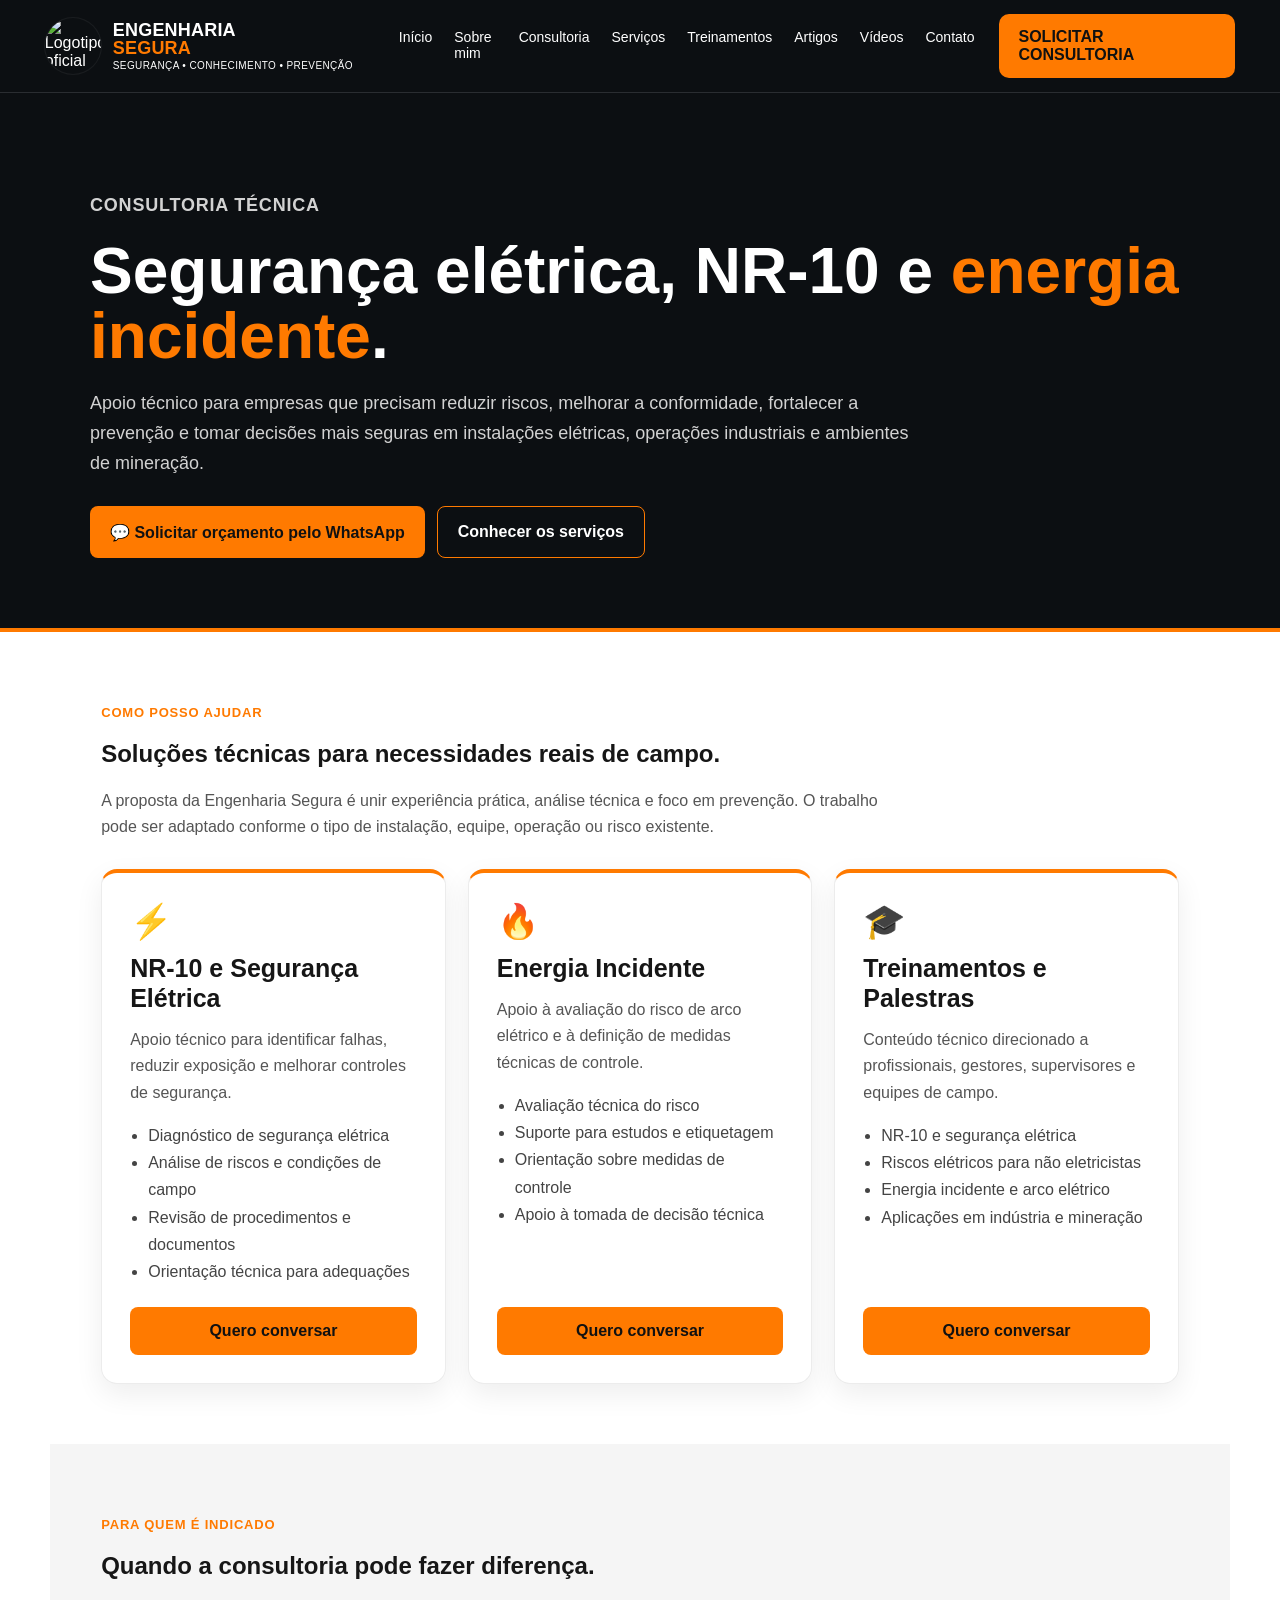
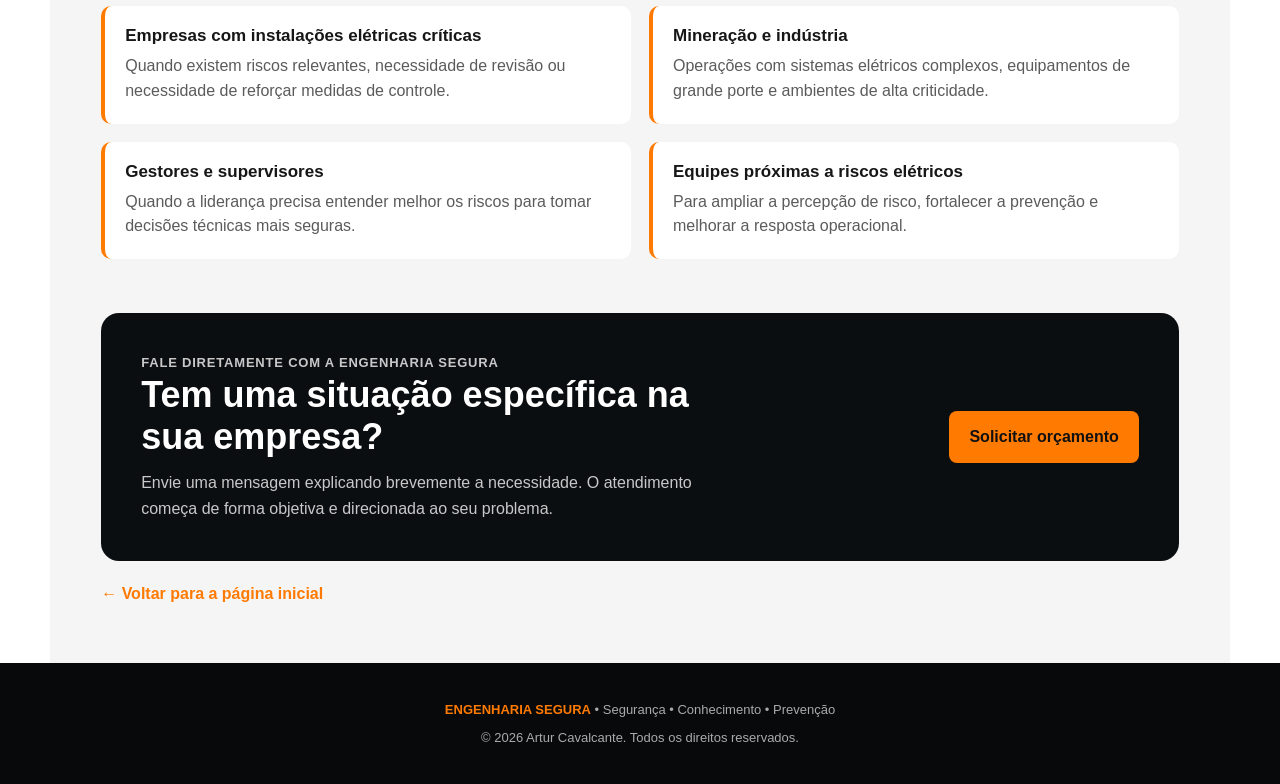
==== consultoria.html @ aba6ee24 "Add files via upload" ====
<!doctype html>
<html lang="pt-BR">
<head>
  <meta charset="utf-8">
  <meta name="viewport" content="width=device-width, initial-scale=1">
  <meta name="description" content="Consultoria em segurança elétrica, NR-10, energia incidente, mineração e sistemas elétricos industriais com a Engenharia Segura.">
  <title>Consultoria | Engenharia Segura</title>
  <link rel="stylesheet" href="style.css">
  <style>
    .consultoria-hero{
      background:#0c0f12;
      color:#fff;
      padding:80px 4% 70px;
      border-bottom:4px solid #ff7a00;
    }
    .consultoria-hero-inner{
      max-width:1100px;
      margin:0 auto;
    }
    .consultoria-hero h1{
      font-size:clamp(40px,5vw,68px);
      line-height:1.02;
      margin:10px 0 20px;
    }
    .consultoria-hero h1 span{color:#ff7a00}
    .consultoria-hero p{
      max-width:820px;
      color:#d2d2d2;
      font-size:18px;
      line-height:1.65;
    }
    .consultoria-actions{
      display:flex;
      flex-wrap:wrap;
      gap:12px;
      margin-top:28px;
    }
    .consultoria-wrap{
      max-width:1180px;
      margin:0 auto;
      padding:60px 4%;
    }
    .consultoria-grid{
      display:grid;
      grid-template-columns:repeat(3,1fr);
      gap:22px;
      margin-top:28px;
    }
    .consultoria-card{
      background:#fff;
      border:1px solid #ececec;
      border-top:4px solid #ff7a00;
      border-radius:16px;
      padding:28px;
      box-shadow:0 10px 28px rgba(0,0,0,.07);
      display:flex;
      flex-direction:column;
      min-height:100%;
    }
    .consultoria-card .icon{
      font-size:34px;
      margin-bottom:12px;
    }
    .consultoria-card h2{
      font-size:25px;
      margin:0 0 14px;
      line-height:1.2;
    }
    .consultoria-card p{
      color:#555;
      line-height:1.65;
      margin:0 0 16px;
    }
    .consultoria-card ul{
      padding-left:18px;
      color:#444;
      line-height:1.7;
      margin:0 0 22px;
    }
    .consultoria-card .service-btn{
      margin-top:auto;
    }
    .indicado{
      background:#f5f5f5;
    }
    .indicado-grid{
      display:grid;
      grid-template-columns:repeat(2,1fr);
      gap:18px;
      margin-top:26px;
    }
    .indicado-item{
      background:#fff;
      border-left:4px solid #ff7a00;
      border-radius:10px;
      padding:20px;
    }
    .indicado-item strong{
      display:block;
      margin-bottom:8px;
      font-size:17px;
    }
    .indicado-item span{
      color:#5b5b5b;
      line-height:1.55;
    }
    .final-cta{
      background:#0b0e11;
      color:#fff;
      border-radius:18px;
      padding:40px;
      margin-top:54px;
      display:grid;
      grid-template-columns:1.2fr .8fr;
      gap:28px;
      align-items:center;
    }
    .final-cta h2{
      font-size:36px;
      margin:0 0 12px;
    }
    .final-cta p{
      color:#c8c8c8;
      line-height:1.6;
      margin:0;
    }
    .final-cta .cta-box{
      display:flex;
      justify-content:flex-end;
    }
    .back-home{
      display:inline-block;
      margin-top:24px;
      color:#ff7a00;
      font-weight:800;
    }
    @media(max-width:900px){
      .consultoria-grid,.indicado-grid,.final-cta{
        grid-template-columns:1fr;
      }
      .final-cta .cta-box{justify-content:flex-start}
    }
  </style>
</head>
<body>

  <header class="topbar">
    <a class="brand" href="index.html#inicio" aria-label="Engenharia Segura">
      <img class="brand-emblem" src="assets/logo-oficial-emblema.png" alt="Logotipo oficial Engenharia Segura">
      <span class="brand-text">
        <strong>ENGENHARIA</strong><b> SEGURA</b>
        <small>SEGURANÇA • CONHECIMENTO • PREVENÇÃO</small>
      </span>
    </a>

    <button class="menu-btn" aria-label="Abrir menu" aria-expanded="false">☰</button>

    <nav class="nav">
      <a href="index.html#inicio">Início</a>
      <a href="index.html#sobre">Sobre mim</a>
      <a href="consultoria.html">Consultoria</a>
      <a href="index.html#servicos">Serviços</a>
      <a href="index.html#treinamentos">Treinamentos</a>
      <a href="index.html#artigos">Artigos</a>
      <a href="index.html#videos">Vídeos</a>
      <a href="index.html#contato">Contato</a>
    </nav>

    <a class="cta-top"
       href="https://wa.me/5594988090727?text=Ol%C3%A1%2C%20Artur.%20Gostaria%20de%20solicitar%20uma%20consultoria%20pela%20Engenharia%20Segura."
       target="_blank" rel="noopener">Solicitar consultoria</a>
  </header>

  <main>
    <section class="consultoria-hero">
      <div class="consultoria-hero-inner">
        <p class="section-kicker">CONSULTORIA TÉCNICA</p>
        <h1>Segurança elétrica, NR-10 e <span>energia incidente</span>.</h1>
        <p>
          Apoio técnico para empresas que precisam reduzir riscos, melhorar a conformidade,
          fortalecer a prevenção e tomar decisões mais seguras em instalações elétricas,
          operações industriais e ambientes de mineração.
        </p>

        <div class="consultoria-actions">
          <a class="btn btn-orange"
             href="https://wa.me/5594988090727?text=Ol%C3%A1%2C%20Artur.%20Gostaria%20de%20solicitar%20uma%20consultoria%20pela%20Engenharia%20Segura."
             target="_blank" rel="noopener">💬 Solicitar orçamento pelo WhatsApp</a>
          <a class="btn btn-outline" href="index.html#servicos">Conhecer os serviços</a>
        </div>
      </div>
    </section>

    <section class="consultoria-wrap">
      <p class="section-kicker">COMO POSSO AJUDAR</p>
      <h2>Soluções técnicas para necessidades reais de campo.</h2>
      <p style="max-width:800px;color:#555;line-height:1.65">
        A proposta da Engenharia Segura é unir experiência prática, análise técnica e foco em prevenção.
        O trabalho pode ser adaptado conforme o tipo de instalação, equipe, operação ou risco existente.
      </p>

      <div class="consultoria-grid">
        <article class="consultoria-card">
          <div class="icon">⚡</div>
          <h2>NR-10 e Segurança Elétrica</h2>
          <p>Apoio técnico para identificar falhas, reduzir exposição e melhorar controles de segurança.</p>
          <ul>
            <li>Diagnóstico de segurança elétrica</li>
            <li>Análise de riscos e condições de campo</li>
            <li>Revisão de procedimentos e documentos</li>
            <li>Orientação técnica para adequações</li>
          </ul>
          <a class="service-btn"
             href="https://wa.me/5594988090727?text=Ol%C3%A1%2C%20Artur.%20Gostaria%20de%20conversar%20sobre%20consultoria%20em%20NR-10%20e%20seguran%C3%A7a%20el%C3%A9trica."
             target="_blank" rel="noopener">Quero conversar</a>
        </article>

        <article class="consultoria-card">
          <div class="icon">🔥</div>
          <h2>Energia Incidente</h2>
          <p>Apoio à avaliação do risco de arco elétrico e à definição de medidas técnicas de controle.</p>
          <ul>
            <li>Avaliação técnica do risco</li>
            <li>Suporte para estudos e etiquetagem</li>
            <li>Orientação sobre medidas de controle</li>
            <li>Apoio à tomada de decisão técnica</li>
          </ul>
          <a class="service-btn"
             href="https://wa.me/5594988090727?text=Ol%C3%A1%2C%20Artur.%20Gostaria%20de%20conversar%20sobre%20estudo%20de%20energia%20incidente."
             target="_blank" rel="noopener">Quero conversar</a>
        </article>

        <article class="consultoria-card">
          <div class="icon">🎓</div>
          <h2>Treinamentos e Palestras</h2>
          <p>Conteúdo técnico direcionado a profissionais, gestores, supervisores e equipes de campo.</p>
          <ul>
            <li>NR-10 e segurança elétrica</li>
            <li>Riscos elétricos para não eletricistas</li>
            <li>Energia incidente e arco elétrico</li>
            <li>Aplicações em indústria e mineração</li>
          </ul>
          <a class="service-btn"
             href="https://wa.me/5594988090727?text=Ol%C3%A1%2C%20Artur.%20Gostaria%20de%20conversar%20sobre%20treinamento%20ou%20palestra%20t%C3%A9cnica."
             target="_blank" rel="noopener">Quero conversar</a>
        </article>
      </div>
    </section>

    <section class="consultoria-wrap indicado">
      <p class="section-kicker">PARA QUEM É INDICADO</p>
      <h2>Quando a consultoria pode fazer diferença.</h2>

      <div class="indicado-grid">
        <div class="indicado-item">
          <strong>Empresas com instalações elétricas críticas</strong>
          <span>Quando existem riscos relevantes, necessidade de revisão ou necessidade de reforçar medidas de controle.</span>
        </div>
        <div class="indicado-item">
          <strong>Mineração e indústria</strong>
          <span>Operações com sistemas elétricos complexos, equipamentos de grande porte e ambientes de alta criticidade.</span>
        </div>
        <div class="indicado-item">
          <strong>Gestores e supervisores</strong>
          <span>Quando a liderança precisa entender melhor os riscos para tomar decisões técnicas mais seguras.</span>
        </div>
        <div class="indicado-item">
          <strong>Equipes próximas a riscos elétricos</strong>
          <span>Para ampliar a percepção de risco, fortalecer a prevenção e melhorar a resposta operacional.</span>
        </div>
      </div>

      <div class="final-cta">
        <div>
          <p class="section-kicker">FALE DIRETAMENTE COM A ENGENHARIA SEGURA</p>
          <h2>Tem uma situação específica na sua empresa?</h2>
          <p>
            Envie uma mensagem explicando brevemente a necessidade.
            O atendimento começa de forma objetiva e direcionada ao seu problema.
          </p>
        </div>
        <div class="cta-box">
          <a class="btn btn-orange"
             href="https://wa.me/5594988090727?text=Ol%C3%A1%2C%20Artur.%20Conheci%20a%20Engenharia%20Segura%20pelo%20site%20e%20gostaria%20de%20solicitar%20um%20or%C3%A7amento."
             target="_blank" rel="noopener">Solicitar orçamento</a>
        </div>
      </div>

      <a class="back-home" href="index.html">← Voltar para a página inicial</a>
    </section>
  </main>

  <footer>
    <p><strong>ENGENHARIA SEGURA</strong> • Segurança • Conhecimento • Prevenção</p>
    <p>© <span id="year"></span> Artur Cavalcante. Todos os direitos reservados.</p>
  </footer>

  <script>
    document.getElementById('year').textContent = new Date().getFullYear();
    const btn = document.querySelector('.menu-btn');
    const nav = document.querySelector('.nav');
    if (btn && nav) {
      btn.addEventListener('click', () => {
        const open = nav.classList.toggle('open');
        btn.setAttribute('aria-expanded', open);
      });
      document.querySelectorAll('.nav a').forEach(a =>
        a.addEventListener('click', () => nav.classList.remove('open'))
      );
    }
  </script>
</body>
</html>
---- style.css ----
*{box-sizing:border-box}html{scroll-behavior:smooth}body{margin:0;font-family:Arial,Helvetica,sans-serif;background:#fff;color:#161616}a{text-decoration:none;color:inherit}.topbar{position:sticky;top:0;z-index:20;display:flex;align-items:center;gap:24px;padding:14px 3.5%;background:#0c0f12;color:#fff;border-bottom:1px solid #2a2d31}.brand{display:flex;align-items:center;gap:10px;min-width:280px}.brand-mark{display:grid;place-items:center;width:56px;height:56px;border:2px solid #ff7a00;border-radius:50%;font-size:24px}.brand strong,.brand b{font-size:21px}.brand b{color:#ff7a00}.brand small{display:block;font-size:8px;letter-spacing:.8px;margin-top:2px}.nav{display:flex;gap:22px;margin-left:auto}.nav a{font-size:14px;padding:9px 0;border-bottom:2px solid transparent}.nav a:hover{color:#ff7a00;border-color:#ff7a00}.cta-top{background:#ff7a00;color:#111;padding:14px 20px;border-radius:10px;font-weight:700;text-transform:uppercase}.menu-btn{display:none;margin-left:auto;background:none;border:0;color:#fff;font-size:28px}.hero{position:relative;min-height:650px;background:url('engenharia-segura-v2-2.png') center/cover no-repeat;display:flex;align-items:center;overflow:hidden}.hero-overlay{position:absolute;inset:0;background:linear-gradient(90deg,rgba(0,0,0,.93) 0%,rgba(0,0,0,.72) 42%,rgba(0,0,0,.12) 72%,rgba(0,0,0,.2) 100%)}.hero-copy{position:relative;z-index:2;width:min(760px,92%);margin-left:3.5%;padding:80px 0}.eyebrow,.section-kicker{font-size:13px;font-weight:800;letter-spacing:.8px;color:#ff7a00}.hero h1{font-size:clamp(54px,6vw,90px);line-height:.9;margin:12px 0 22px;color:#fff;letter-spacing:-3px}.hero h1 span{color:#ff7a00}.lead{color:#f3f3f3;font-size:18px;line-height:1.5;max-width:700px}.hero-actions{display:flex;flex-wrap:wrap;gap:12px;margin:24px 0}.btn{display:inline-flex;align-items:center;justify-content:center;min-height:52px;padding:0 20px;border-radius:8px;font-weight:800}.btn-red{background:#e50914;color:#fff}.btn-green{background:#06b957;color:#fff}.btn-orange,.link-btn{background:#ff7a00;color:#111}.btn-outline{border:1px solid #ff7a00;color:#fff}.pillars{display:flex;flex-wrap:wrap;gap:28px;margin-top:26px;color:#fff;font-weight:700;font-size:13px}.section{padding:60px 4%}.grid-3{display:grid;grid-template-columns:1.05fr 1.1fr .85fr;gap:24px}.card{background:#fff;border:1px solid #ececec;border-radius:16px;padding:28px;box-shadow:0 8px 24px rgba(0,0,0,.06)}.card h2,.section h2,.dark-section h2,.contact h2{font-size:32px;line-height:1.08;margin:8px 0 16px}.card h2 span{color:#ff7a00}.card p{line-height:1.55;color:#4b4b4b}.link-btn{display:inline-block;margin-top:16px;padding:12px 16px;border-radius:8px;font-weight:800}.cred-grid{display:grid;grid-template-columns:1fr 1fr;gap:12px;margin-top:18px}.cred-grid div{background:#f4f4f4;border-radius:10px;padding:16px}.cred-grid strong,.cred-grid span{display:block}.cred-grid span{font-size:13px;color:#666;margin-top:6px}.campaign-box{background:#111;color:#fff;padding:24px;border-radius:12px}.campaign-box h2{font-size:48px;color:#ff7a00;margin:2px 0 10px}.campaign-box .tag{display:inline-block;background:#ff7a00;color:#111;padding:5px 8px;border-radius:5px;font-weight:900}.dark-section{background:#0c0f12;color:#fff;padding:50px 4%;display:flex;gap:40px;align-items:center;justify-content:space-between}.dark-section>div:first-child{max-width:600px}.dark-section p{color:#c8c8c8}.stats{display:flex;flex-wrap:wrap;gap:30px}.stats span{min-width:140px}.stats strong,.stats small{display:block}.stats strong{color:#ff7a00}.stats small{color:#bdbdbd;margin-top:4px}.content-grid{display:grid;grid-template-columns:repeat(3,1fr);gap:18px}.content-grid article{background:#f6f6f6;border-left:4px solid #ff7a00;padding:22px;border-radius:10px}.alt{background:#f5f5f5}.contact{background:#111;color:#fff;padding:55px 4%;display:flex;align-items:center;justify-content:space-between;gap:30px}.contact p{color:#c9c9c9}.contact-actions{display:flex;gap:12px;flex-wrap:wrap}footer{background:#07090b;color:#aaa;text-align:center;padding:26px 4%;font-size:13px}footer strong{color:#ff7a00}
@media(max-width:1100px){.nav{display:none;position:absolute;top:84px;left:0;right:0;background:#0c0f12;padding:20px 4%;flex-direction:column}.nav.open{display:flex}.menu-btn{display:block}.cta-top{display:none}.grid-3{grid-template-columns:1fr}.content-grid{grid-template-columns:1fr}.dark-section,.contact{flex-direction:column;align-items:flex-start}.brand{min-width:auto}}
@media(max-width:700px){.topbar{padding:10px 4%}.brand-mark{width:44px;height:44px}.brand strong,.brand b{font-size:17px}.hero{min-height:700px;background-position:64% center}.hero-overlay{background:linear-gradient(90deg,rgba(0,0,0,.94),rgba(0,0,0,.74))}.hero-copy{padding:60px 0}.hero h1{font-size:56px}.lead{font-size:16px}.hero-actions{flex-direction:column;align-items:stretch}.pillars{gap:14px}.cred-grid{grid-template-columns:1fr}.section{padding:42px 5%}.card h2,.section h2,.dark-section h2,.contact h2{font-size:28px}}


/* Versão 2.2.7 — movimento leve, sem alterar o layout principal */
.reveal{
  opacity:0;
  transform:translateY(24px);
  transition:opacity .7s ease, transform .7s ease;
}
.reveal.is-visible{
  opacity:1;
  transform:translateY(0);
}
@media (prefers-reduced-motion: reduce){
  .reveal{opacity:1;transform:none;transition:none}
}

.btn,.cta-top,.link-btn,.card,.content-grid article{
  transition:transform .22s ease, box-shadow .22s ease, filter .22s ease;
}
.btn:hover,.cta-top:hover,.link-btn:hover{
  transform:translateY(-2px);
  filter:brightness(1.05);
}
.card:hover,.content-grid article:hover{
  transform:translateY(-4px);
  box-shadow:0 14px 28px rgba(0,0,0,.10);
}

.latest-videos{
  background:#fff;
}
.latest-intro{
  color:#555;
  max-width:720px;
  margin-bottom:28px;
  line-height:1.6;
}
.video-grid{
  display:grid;
  grid-template-columns:repeat(3,1fr);
  gap:20px;
}
.video-card{
  display:block;
  background:#f7f7f7;
  border-radius:14px;
  overflow:hidden;
  border:1px solid #ececec;
  transition:transform .25s ease, box-shadow .25s ease;
}
.video-card:hover{
  transform:translateY(-5px);
  box-shadow:0 14px 30px rgba(0,0,0,.10);
}
.video-thumb{
  position:relative;
  aspect-ratio:16/9;
  overflow:hidden;
  background:#111;
}
.video-thumb img{
  width:100%;
  height:100%;
  object-fit:cover;
  display:block;
  transition:transform .35s ease;
}
.video-card:hover .video-thumb img{
  transform:scale(1.035);
}
.play-badge{
  position:absolute;
  inset:50% auto auto 50%;
  transform:translate(-50%,-50%);
  width:52px;
  height:52px;
  border-radius:50%;
  display:grid;
  place-items:center;
  background:rgba(255,122,0,.94);
  color:#111;
  font-weight:900;
  box-shadow:0 8px 22px rgba(0,0,0,.25);
}
.video-copy{
  padding:18px;
}
.video-copy h3{
  margin:0 0 8px;
  font-size:20px;
}
.video-copy p{
  margin:0;
  color:#5d5d5d;
  line-height:1.45;
}
.videos-link{
  margin-top:24px;
}
@media(max-width:900px){
  .video-grid{grid-template-columns:1fr}
}


/* Versão 2.2.8 — movimento mais visível, mantendo o layout */
to{transform:scale(1.05)}
}






  to{transform:translateX(-35%)}
}

.attention-btn{
  animation:softPulse 2.4s ease-in-out infinite;
}
@keyframes softPulse{
  0%,100%{box-shadow:0 0 0 0 rgba(255,122,0,.0)}
  50%{box-shadow:0 0 0 8px rgba(255,122,0,.12)}
}

.card,.content-grid article,.video-card{
  transition:transform .28s ease, box-shadow .28s ease, border-color .28s ease;
}
.card:hover,.content-grid article:hover,.video-card:hover{
  transform:translateY(-7px) scale(1.01);
  box-shadow:0 18px 35px rgba(0,0,0,.13);
}

.hero-actions .btn{
  position:relative;
  overflow:hidden;
}
.hero-actions .btn::after{
  content:"";
  position:absolute;
  top:0;
  left:-120%;
  width:70%;
  height:100%;
  background:linear-gradient(120deg,transparent,rgba(255,255,255,.25),transparent);
  transform:skewX(-20deg);
  animation:buttonShine 4.5s ease-in-out infinite;
}
@keyframes buttonShine{
  0%,70%{left:-120%}
  85%,100%{left:150%}
}

.live-indicator{
  width:100%;
  margin-bottom:14px;
  color:#ddd;
  font-size:13px;
  font-weight:700;
  display:flex;
  align-items:center;
  gap:8px;
}
.pulse-dot{
  width:9px;
  height:9px;
  border-radius:50%;
  background:#ff7a00;
  box-shadow:0 0 0 0 rgba(255,122,0,.5);
  animation:dotPulse 1.8s infinite;
}
@keyframes dotPulse{
  0%{box-shadow:0 0 0 0 rgba(255,122,0,.5)}
  70%{box-shadow:0 0 0 10px rgba(255,122,0,0)}
  100%{box-shadow:0 0 0 0 rgba(255,122,0,0)}
}

@media (prefers-reduced-motion: reduce){
  .hero-dynamic::before,
  .dynamic-track,
  .attention-btn,
  .hero-actions .btn::after,
  .pulse-dot{
    animation:none!important;
  }
}

/* Correção 2.2.9 — Hero restaurado */
.hero-copy{position:relative;z-index:2}
.hero h1{color:#fff}
.hero h1 span{color:#ff7a00}
.hero .lead{color:#f3f3f3}


/* Versão 2.2.10 — correção da faixa dinâmica */
.dynamic-strip{
  width:100%;
  overflow:hidden;
  background:#0c0f12;
  border-top:1px solid #23272b;
  border-bottom:1px solid #23272b;
  color:#fff;
  min-height:46px;
  display:flex;
  align-items:center;
}
.dynamic-track{
  display:inline-flex;
  align-items:center;
  gap:0;
  min-width:max-content;
  white-space:nowrap;
  padding:12px 0;
  animation:marquee 28s linear infinite;
  will-change:transform;
}
.dynamic-track span{
  display:inline-flex;
  align-items:center;
  gap:7px;
  color:#fff;
  font-size:14px;
  line-height:1;
  font-weight:800;
  margin-right:34px;
}
.dynamic-track span::after{
  content:"•";
  color:#ff7a00;
  margin-left:34px;
  font-size:16px;
}
@keyframes marquee{
  0%{transform:translateX(0)}
  100%{transform:translateX(-38%)}
}
@media(max-width:700px){
  .dynamic-strip{min-height:42px}
  .dynamic-track{padding:10px 0}
  .dynamic-track span{font-size:13px;margin-right:24px}
  .dynamic-track span::after{margin-left:24px}
}
@media (prefers-reduced-motion: reduce){
  .dynamic-track{animation:none}
}

/* Correção 2.2.11 — navegação Sobre mim */
#sobre{scroll-margin-top:90px}


/* Versão 2.2.12 — correção definitiva da faixa abaixo do Hero */
body .dynamic-strip{
  width:100% !important;
  min-height:48px !important;
  display:flex !important;
  align-items:center !important;
  overflow:hidden !important;
  background:#0b0e11 !important;
  color:#ffffff !important;
  border-top:1px solid #24282d !important;
  border-bottom:1px solid #24282d !important;
}

body .dynamic-strip .dynamic-track{
  display:inline-flex !important;
  align-items:center !important;
  min-width:max-content !important;
  white-space:nowrap !important;
  padding:13px 0 !important;
  gap:0 !important;
  background:transparent !important;
  animation:marquee-fixed 28s linear infinite !important;
}

body .dynamic-strip .dynamic-track span{
  display:inline-flex !important;
  align-items:center !important;
  color:#ffffff !important;
  font-size:14px !important;
  font-weight:800 !important;
  line-height:1 !important;
  margin-right:32px !important;
  opacity:1 !important;
  visibility:visible !important;
}

body .dynamic-strip .dynamic-track span::after{
  content:"•" !important;
  color:#ff7a00 !important;
  margin-left:32px !important;
  opacity:1 !important;
}

@keyframes marquee-fixed{
  from{transform:translateX(0)}
  to{transform:translateX(-38%)}
}


/* Versão 2.2.13 — correção robusta do Sobre mim */
#sobre{
  scroll-margin-top:92px;
}
#sobre:target{
  opacity:1 !important;
  transform:none !important;
  visibility:visible !important;
}


/* Versão 2.2.15 — cabeçalho com logotipo oficial */
.brand{
  display:flex;
  align-items:center;
  gap:12px;
  min-width:330px;
}
.brand-emblem{
  width:56px;
  height:56px;
  border-radius:50%;
  object-fit:cover;
  display:block;
  box-shadow:0 0 0 1px rgba(255,255,255,.06);
}
.brand-text{
  display:flex;
  flex-direction:column;
  line-height:1;
}
.brand-text strong,
.brand-text b{
  font-size:18px;
  letter-spacing:.2px;
}
.brand-text strong{color:#fff}
.brand-text b{color:#ff7a00}
.brand-text small{
  margin-top:4px;
  color:#fff;
  font-size:10px;
  letter-spacing:.4px;
}
@media(max-width:1100px){
  .brand{min-width:auto}
}
@media(max-width:700px){
  .brand-emblem{width:48px;height:48px}
  .brand-text strong,
  .brand-text b{font-size:16px}
  .brand-text small{font-size:9px}
}


/* Versão 2.2.16 — seção comercial de serviços */
.services-section{
  background:#f7f7f7;
}
.services-intro{
  max-width:760px;
  color:#555;
  font-size:17px;
  line-height:1.6;
  margin-bottom:28px;
}
.services-grid{
  display:grid;
  grid-template-columns:repeat(3,1fr);
  gap:20px;
}
.service-card{
  background:#fff;
  border:1px solid #e9e9e9;
  border-top:4px solid #ff7a00;
  border-radius:14px;
  padding:26px;
  box-shadow:0 8px 24px rgba(0,0,0,.06);
  display:flex;
  flex-direction:column;
  min-height:330px;
  transition:transform .25s ease, box-shadow .25s ease;
}
.service-card:hover{
  transform:translateY(-5px);
  box-shadow:0 16px 32px rgba(0,0,0,.10);
}
.service-icon{
  font-size:32px;
  margin-bottom:14px;
}
.service-card h3{
  font-size:22px;
  line-height:1.2;
  margin:0 0 14px;
}
.service-card p{
  color:#555;
  line-height:1.6;
  margin:0 0 22px;
}
.service-btn{
  margin-top:auto;
  display:inline-flex;
  justify-content:center;
  align-items:center;
  min-height:48px;
  padding:0 18px;
  background:#ff7a00;
  color:#111;
  font-weight:800;
  border-radius:8px;
  transition:transform .2s ease, filter .2s ease;
}
.service-btn:hover{
  transform:translateY(-2px);
  filter:brightness(1.05);
}
@media(max-width:900px){
  .services-grid{grid-template-columns:1fr}
  .service-card{min-height:auto}
}


/* Versão 2.2.17 — vídeos em destaque */
.featured-videos{
  background:#ffffff;
}
.featured-intro{
  max-width:760px;
  color:#555;
  font-size:17px;
  line-height:1.6;
  margin-bottom:28px;
}
.featured-video-grid{
  display:grid;
  grid-template-columns:repeat(3,1fr);
  gap:22px;
}
.featured-video-card{
  display:block;
  background:#111;
  color:#fff;
  border-radius:14px;
  overflow:hidden;
  border:1px solid #262626;
  box-shadow:0 8px 24px rgba(0,0,0,.10);
  transition:transform .25s ease, box-shadow .25s ease;
}
.featured-video-card:hover{
  transform:translateY(-6px);
  box-shadow:0 18px 36px rgba(0,0,0,.18);
}
.featured-thumb{
  position:relative;
  aspect-ratio:16/9;
  background:#000;
  overflow:hidden;
}
.featured-thumb img{
  width:100%;
  height:100%;
  object-fit:cover;
  display:block;
  transition:transform .35s ease, filter .35s ease;
}
.featured-video-card:hover .featured-thumb img{
  transform:scale(1.04);
  filter:brightness(.88);
}
.featured-play{
  position:absolute;
  left:50%;
  top:50%;
  transform:translate(-50%,-50%);
  width:58px;
  height:58px;
  border-radius:50%;
  display:grid;
  place-items:center;
  background:#ff7a00;
  color:#111;
  font-size:22px;
  font-weight:900;
  box-shadow:0 8px 24px rgba(0,0,0,.35);
}
.featured-video-copy{
  padding:20px;
}
.featured-tag{
  display:inline-block;
  color:#ff7a00;
  font-size:11px;
  font-weight:900;
  letter-spacing:.8px;
  margin-bottom:9px;
}
.featured-video-copy h3{
  font-size:21px;
  line-height:1.2;
  margin:0 0 10px;
}
.featured-video-copy p{
  color:#c8c8c8;
  line-height:1.5;
  margin:0 0 16px;
}
.featured-video-copy strong{
  color:#ff7a00;
}
.featured-actions{
  margin-top:26px;
}
@media(max-width:900px){
  .featured-video-grid{grid-template-columns:1fr}
}


/* Versão 2.2.18 — contato comercial forte */
.contact-strong{
  background:#0b0e11;
  color:#fff;
  padding:64px 4%;
  display:grid;
  grid-template-columns:1.15fr .85fr;
  gap:42px;
  align-items:center;
}
.contact-copy h2{
  font-size:40px;
  line-height:1.08;
  margin:8px 0 16px;
}
.contact-copy > p{
  max-width:680px;
  color:#c9c9c9;
  font-size:17px;
  line-height:1.6;
}
.contact-points{
  display:flex;
  flex-wrap:wrap;
  gap:12px;
  margin-top:24px;
}
.contact-points span{
  background:#161a1f;
  border:1px solid #252a30;
  padding:10px 13px;
  border-radius:8px;
  color:#fff;
  font-weight:700;
  font-size:13px;
}
.contact-panel{
  background:#15191e;
  border:1px solid #2a2f35;
  border-top:4px solid #ff7a00;
  border-radius:16px;
  padding:26px;
  box-shadow:0 14px 34px rgba(0,0,0,.25);
}
.contact-panel h3{
  font-size:24px;
  margin:0 0 18px;
}
.contact-channel{
  display:flex;
  align-items:center;
  gap:14px;
  background:#0f1216;
  border:1px solid #2a2f35;
  border-radius:10px;
  padding:14px;
  margin-bottom:12px;
  transition:transform .2s ease, border-color .2s ease;
}
.contact-channel:hover{
  transform:translateY(-2px);
  border-color:#ff7a00;
}
.contact-channel-icon{
  font-size:24px;
}
.contact-channel strong,
.contact-channel small{
  display:block;
}
.contact-channel strong{
  color:#fff;
  margin-bottom:3px;
}
.contact-channel small{
  color:#bdbdbd;
}
.contact-quote-btn{
  display:flex;
  justify-content:center;
  align-items:center;
  min-height:52px;
  margin-top:16px;
  background:#ff7a00;
  color:#111;
  border-radius:9px;
  font-weight:900;
  text-transform:uppercase;
  letter-spacing:.2px;
  transition:transform .2s ease, filter .2s ease;
}
.contact-quote-btn:hover{
  transform:translateY(-2px);
  filter:brightness(1.05);
}
.contact-note{
  margin:14px 0 0;
  color:#9fa4aa;
  font-size:12px;
  line-height:1.45;
}
@media(max-width:900px){
  .contact-strong{
    grid-template-columns:1fr;
  }
  .contact-copy h2{
    font-size:32px;
  }
}
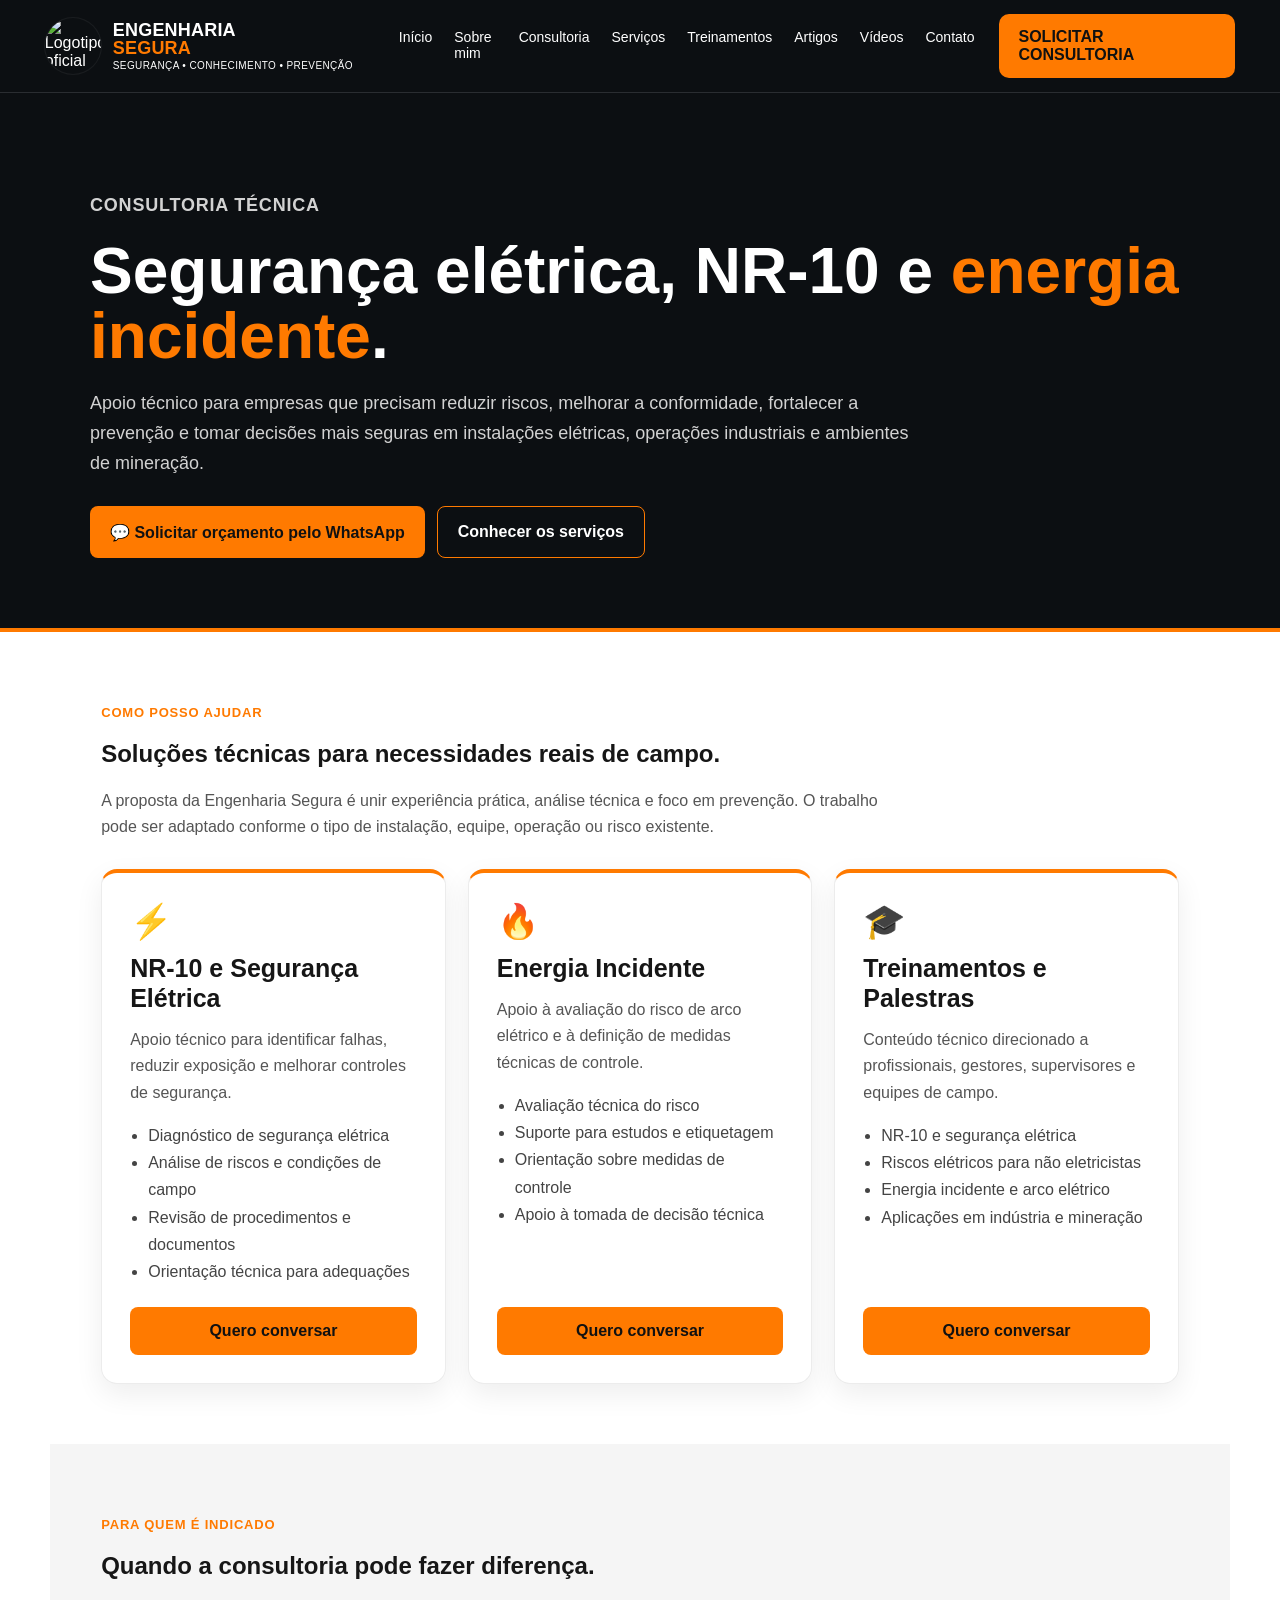
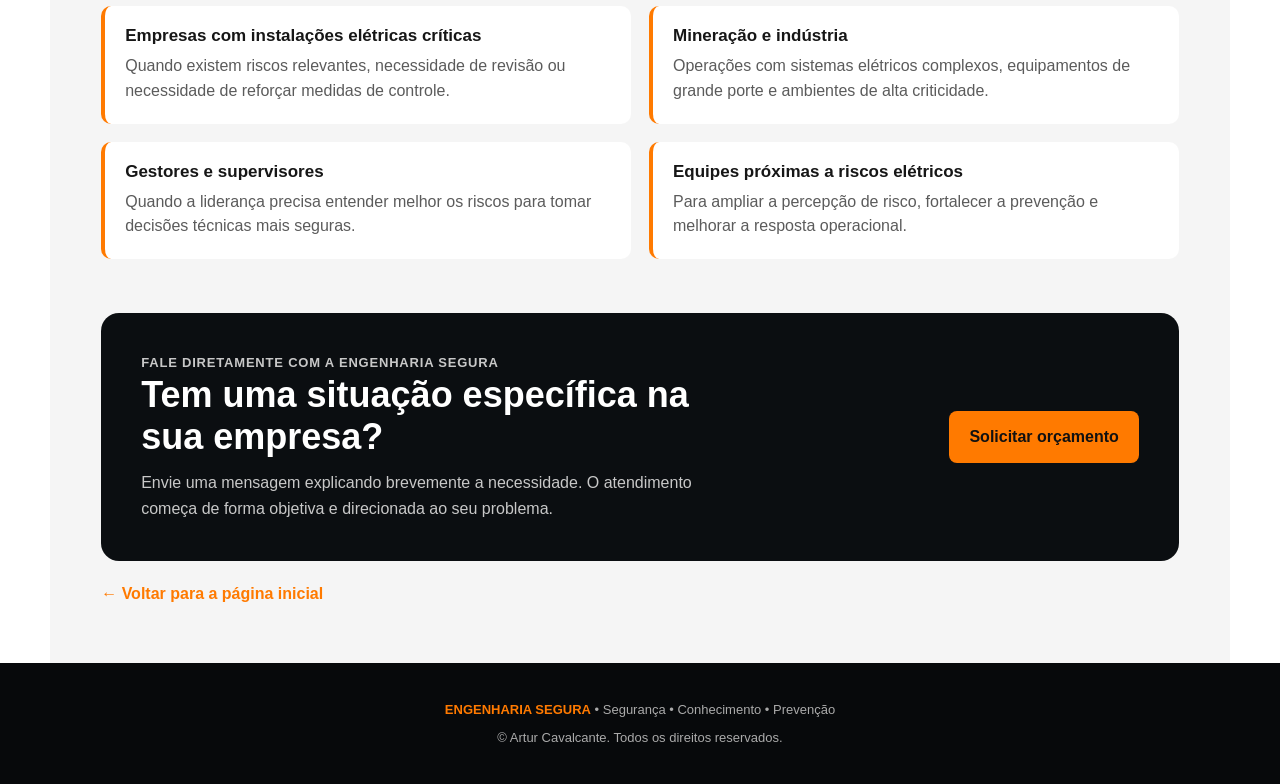
==== commit 29460182: "Update consultoria.html" ====
--- a/consultoria.html
+++ b/consultoria.html
@@ -306,7 +306,14 @@
       });
       document.querySelectorAll('.nav a').forEach(a =>
         a.addEventListener('click', () => nav.classList.remove('open'))
+                                                  
       );
+      <a href="https://pay.kiwify.com.br/zJsPurS"
+   target="_blank"
+   rel="noopener"
+   class="btn btn-orange">
+  ACESSAR O GUIA COMPLETO
+</a>
     }
   </script>
 </body>
